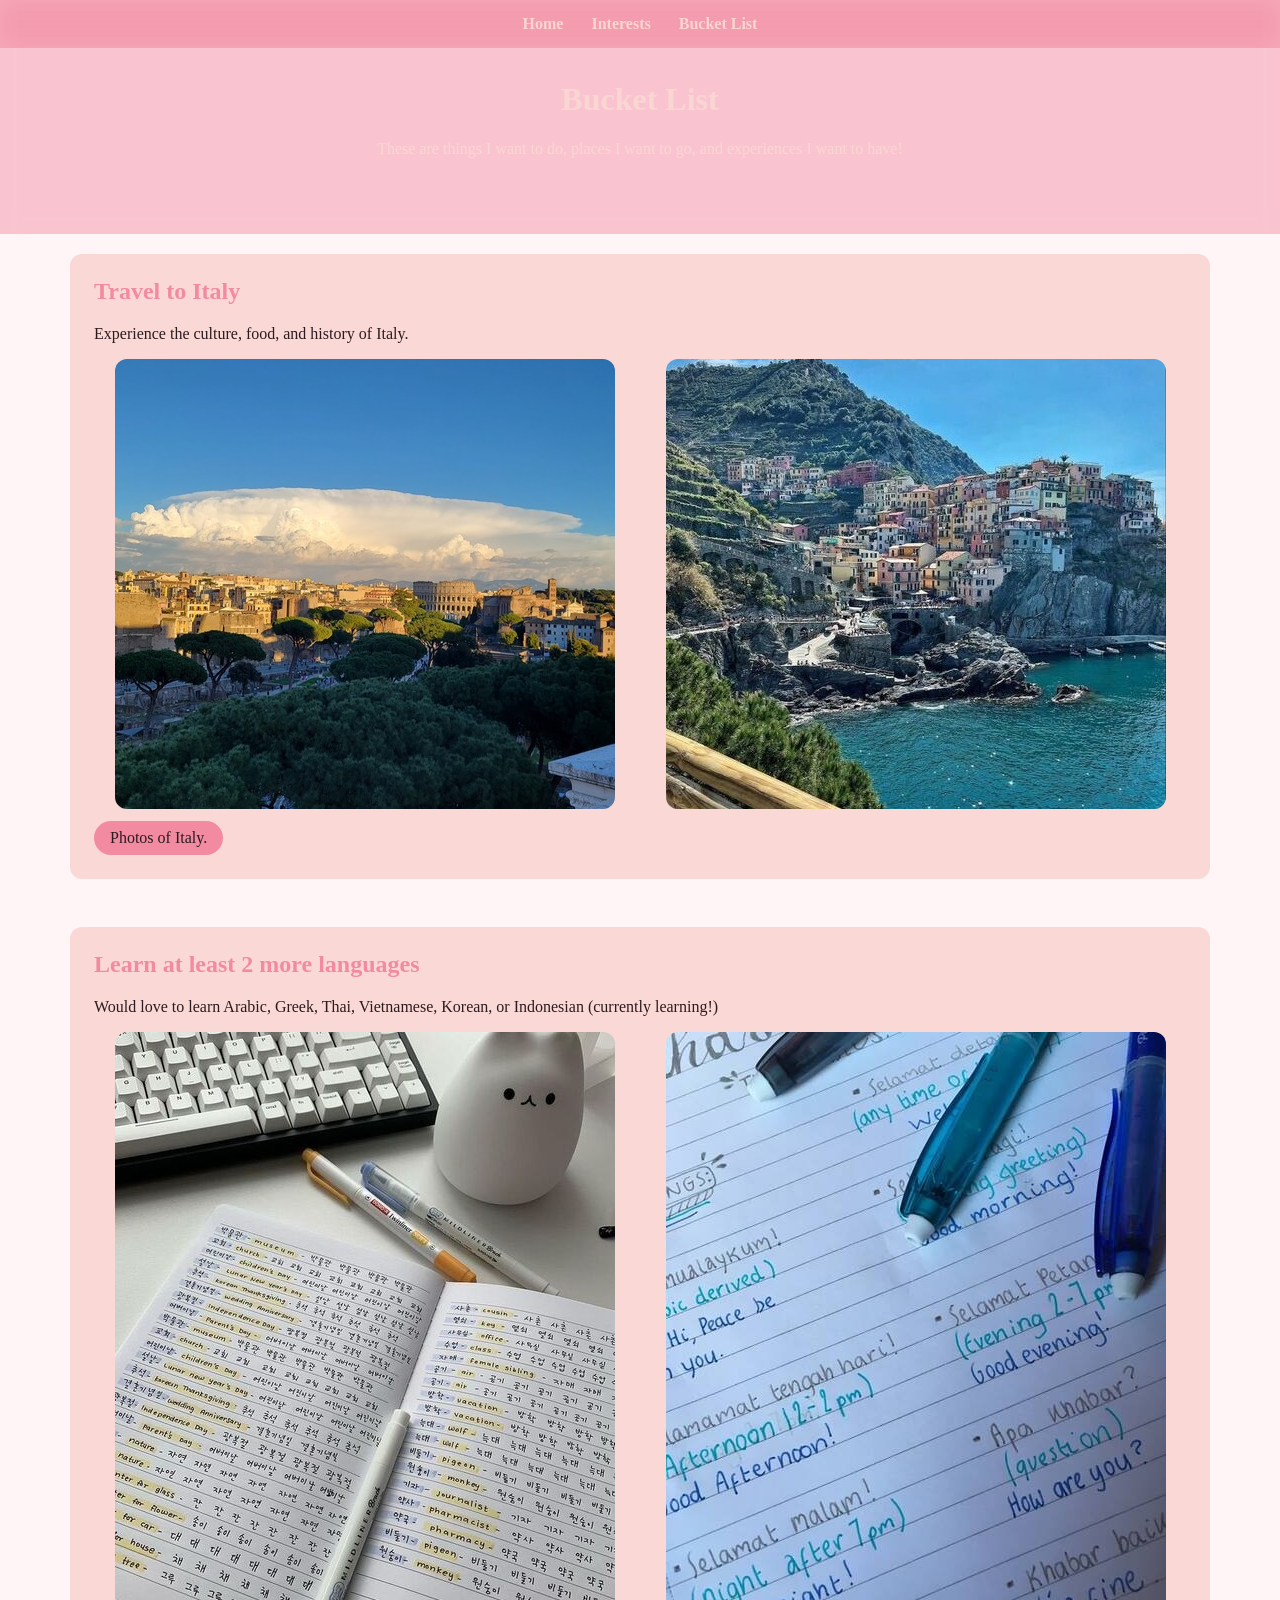
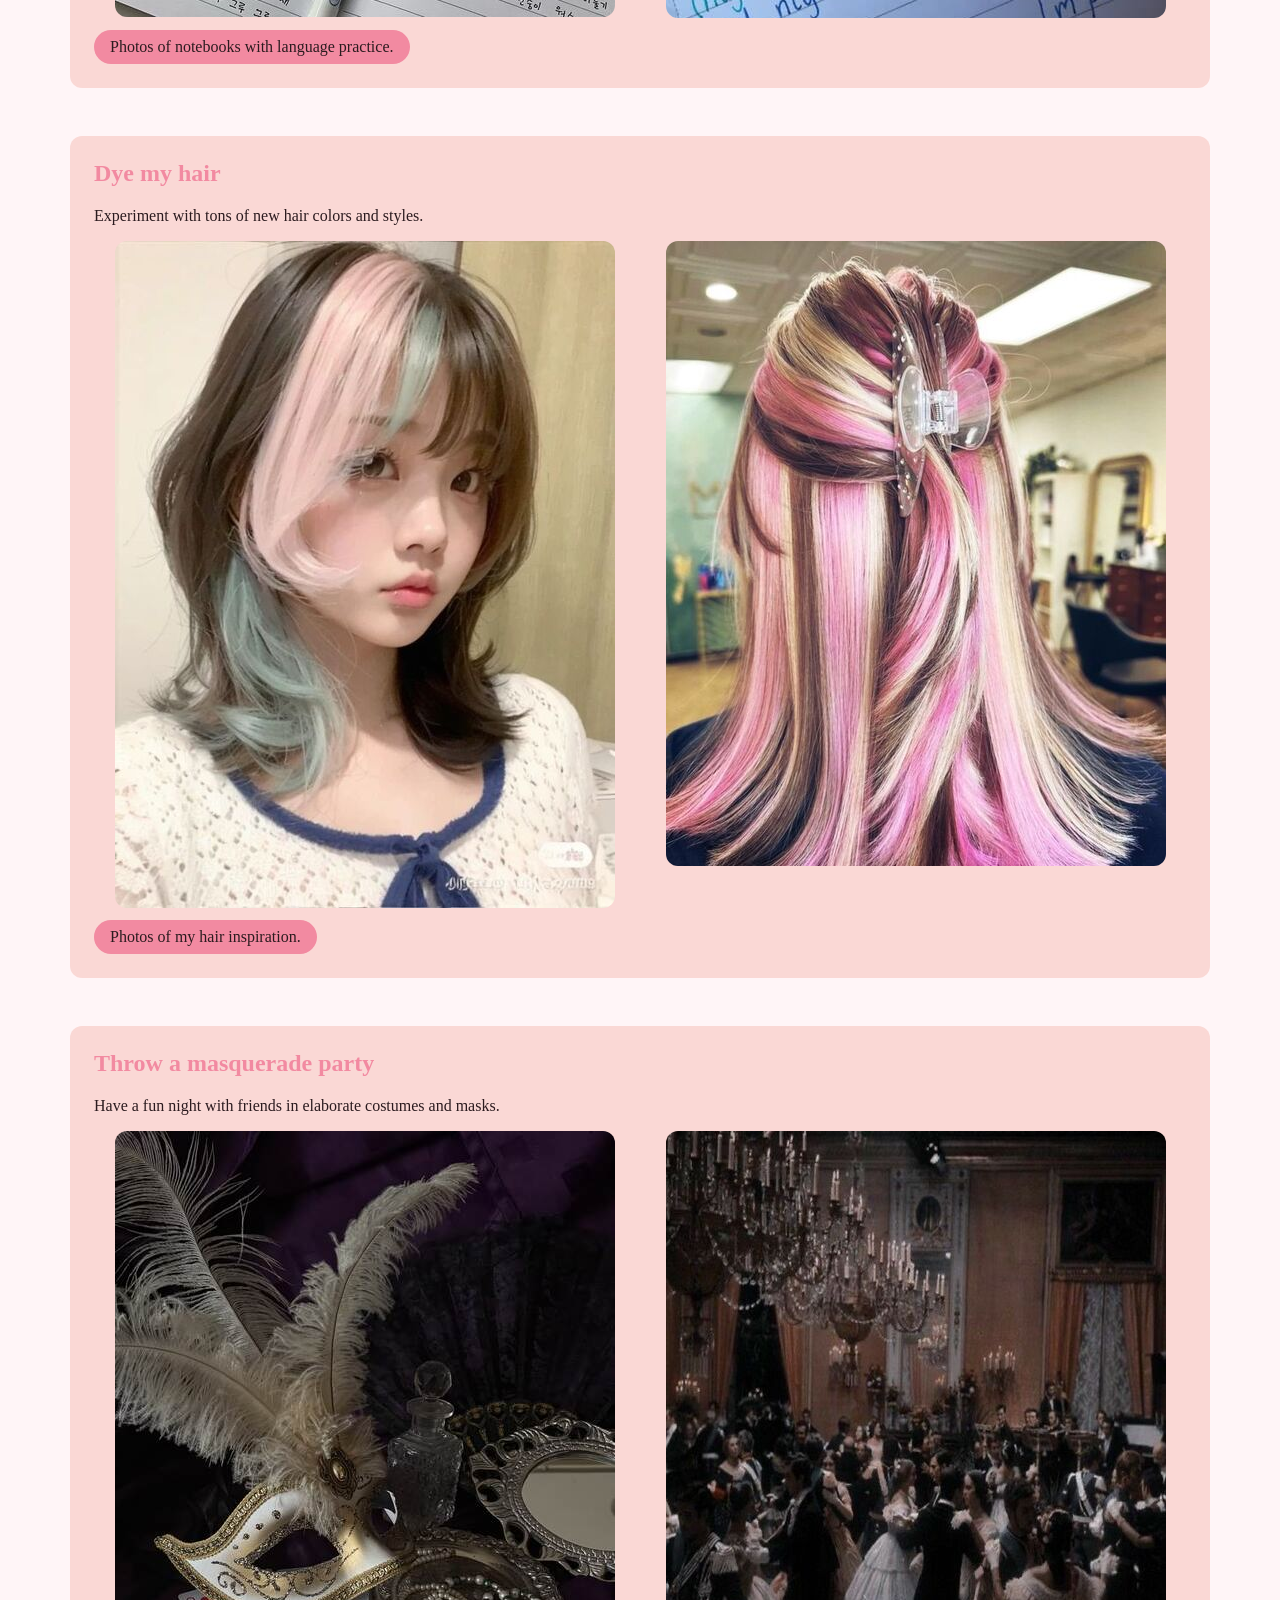
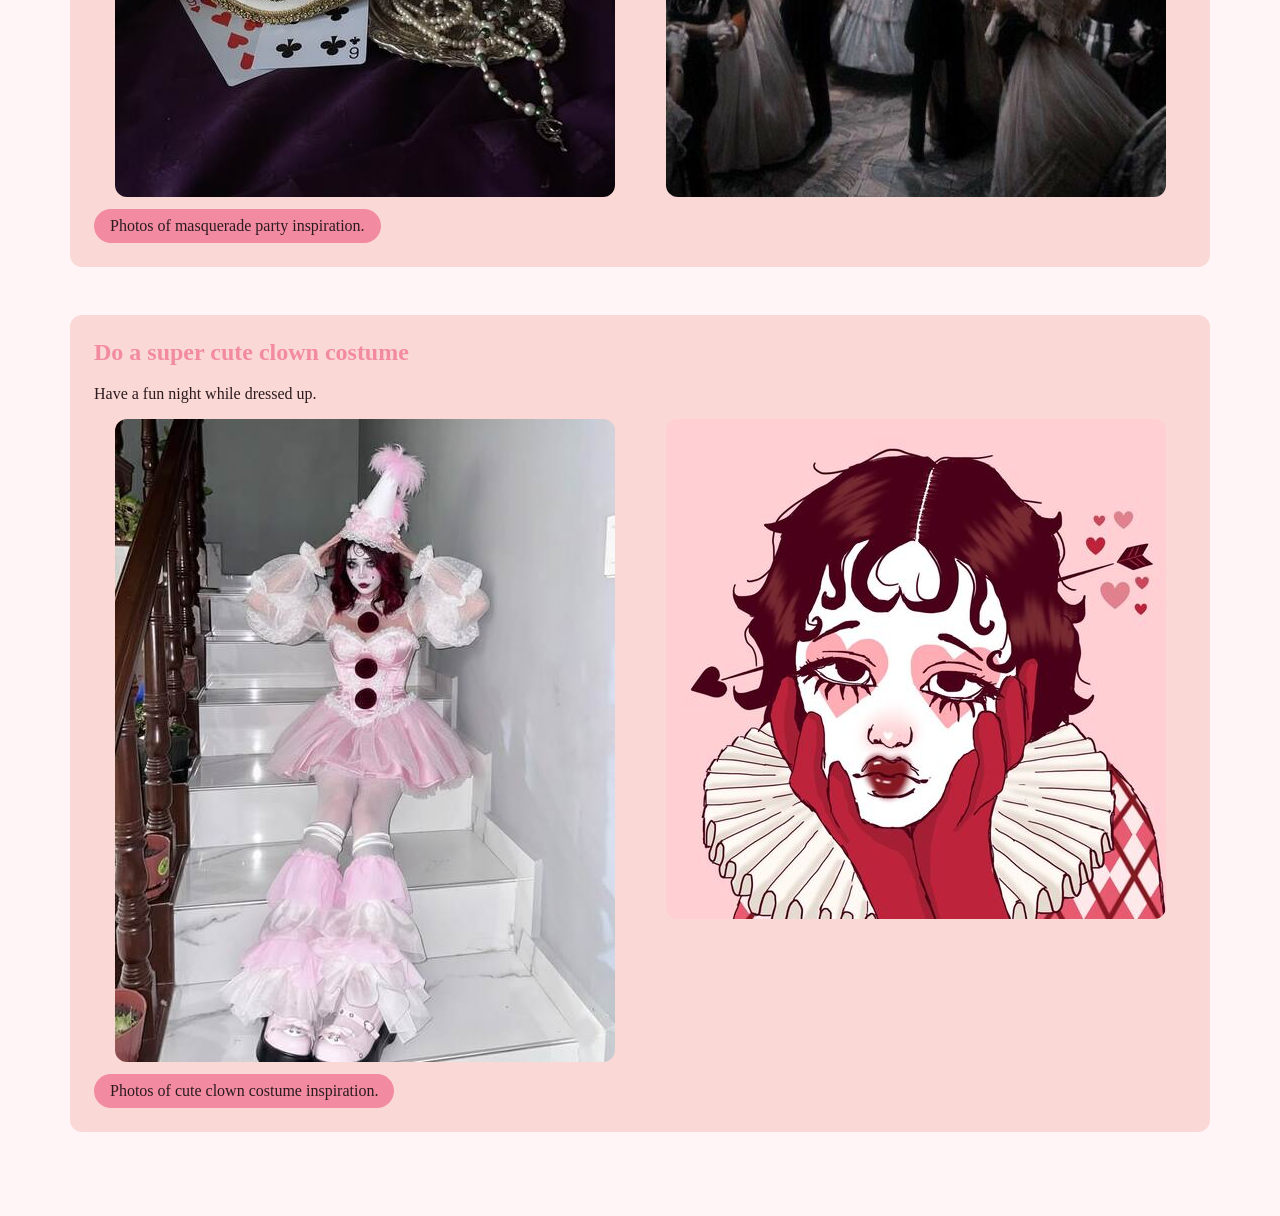
==== bucket-list.html @ 312163b7 "Update HTML and CSS files" ====
<!DOCTYPE html>
<html lang="en">
<head>
    <meta charset="UTF-8">
    <meta name="viewport" content="width=device-width, initial-scale=1">
<link rel ="stylesheet" href="styles.css" type="text/css">
</head>
<body>
    <header>
         <nav>
            <a href="personal web.html">Home</a>
            <a href="interestpage.html">Interests</a> 
            <a href="Bucket List.html">Bucket List</a>       
        </nav>
        <h1>Bucket List</h1>
        <p>These are things I want to do, places I want to go, and experiences I want to have!</p>
    </header>
<main class="bucket-grid">
    <section class="bucket-item">
        <h2>Travel to Italy</h2>
        <p>Experience the culture, food, and history of Italy.</p>
        <div class="collage">
            <img src="italy1.jpg" alt="Italy" style="display: block; margin: 0 auto; width: auto; height: auto;">
            <img src="italy3.jpg" alt="Italy" style="display: block; margin: 0 auto; width: auto; height: auto;">
        </div>
        <span class="tag">Photos of Italy.</span>
    </section>

    <section class="bucket-item">
        <h2>Learn at least 2 more languages</h2>
        <p>Would love to learn Arabic, Greek, Thai, Vietnamese, Korean, or Indonesian (currently learning!) </p>
        <div class="collage">
            <img src="language1.jpg" alt="Japan" style="display: block; margin: 0 auto; width: auto; height: auto;">
            <img src="language2.jpg" alt="Japan" style="display: block; margin: 0 auto; width: auto; height: auto;">
        </div>
        <span class="tag">Photos of notebooks with language practice.</span>
    </section>

    <section class="bucket-item">
        <h2>Dye my hair</h2>
        <p>Experiment with tons of new hair colors and styles.</p>
        <div class="collage">
            <img src="hair1.jpg" alt="Japan" style="display: block; margin: 0 auto; width: auto; height: auto;">
            <img src="hair2.jpg" alt="Japan" style="display: block; margin: 0 auto; width: auto; height: auto;">
        </div>
        <span class="tag">Photos of my hair inspiration.</span>
    </section>

    <section class="bucket-item">
        <h2>Throw a masquerade party</h2>
        <p>Have a fun night with friends in elaborate costumes and masks.</p>
        <div class="collage">
            <img src="party1.jpg" alt="Japan" style="display: block; margin: 0 auto; width: auto; height: auto;">
            <img src="party2.jpg" alt="Japan" style="display: block; margin: 0 auto; width: auto; height: auto;">
        </div>
        <span class="tag">Photos of masquerade party inspiration.</span>
    </section>

    <section class="bucket-item">
        <h2>Do a super cute clown costume</h2>
        <p>Have a fun night while dressed up.</p>
        <div class="collage">
            <img src="clown1.jpg" alt="Clown" style="display: block; margin: 0 auto; width: auto; height: auto;">
            <img src="clown2.jpg" alt="Clown" style="display: block; margin: 0 auto; width: auto; height: auto;">
        </div>
        <span class="tag">Photos of cute clown costume inspiration.</span>
    </section>

</main>
---- styles.css ----
* {
    box-sizing: border-box;
}
body {
    margin: 0;
    font-family: "Georgia", "Times New Roman", Times, serif;
    line-height: normal;
    color: #2b1b1f;

background-color: #FFF5F7;
background-image: url("pinkbg.jpg");
background-repeat: no-repeat;
background-position: center;
background-size: cover;
background-attachment: fixed;
}
nav {
    position: fixed;
    top: 0;
    left: 0;
    width: 100%;
    margin-top: 0;
    background: rgba(242, 138, 161, 0.45);
    padding: 15px 0px;
    text-align: center;
    z-index: 1000;
    backdrop-filter: blur(10px);
}

nav a {
    margin: 0 12px;
    text-decoration: none;
    color: #FAD6D3;
    font-weight: bolder;
}

nav a:hover {
    text-decoration: underline;
}
header{
    background: rgba(242,138,161,0.45);
    color: #FAD6D3;
    padding: 60px 20px;
    text-align: center;
    backdrop-filter: blur(10px);
}

main{
    max-width: 960px;
    margin: 0 auto;
    padding: 40px 20px;
}
section{
    background: rgba(250, 214, 211, 0.92);
    border-radius: 12px;
    padding: 24px;
    margin-bottom: 24px;
}
section h2 {
    margin-top: 0;
    color:#F28AA1;
}
footer{
    padding: 22px 16px;
    text-align: center;
    background: #F6DFB3;
    font-size: 0.9rem;
    backdrop-filter: blur(5px);
}

.kdrama-interest-header {
    background: rgba(242, 138, 161, 0.45);
    color: #FAD6D3;
    padding: 40px 20px;
    text-align: center;
    backdrop-filter: blur(10px);
    margin-top: 40px;
    max-width: fit-content;
    margin-left: auto;
    margin-right: auto;
}

.dramagrid {
    display: grid;
    grid-template-columns: repeat(4, 1fr);
    gap: 24px;
    max-width: 1200px;
    margin:50px auto;
    padding: auto;
}

.drama-card {
    box-shadow: 0 8px 20px rgba(0, 0, 0, 0.35);
    padding: 24px;
    margin: 60px auto;
    width:auto;
    text-align: center;
}

.drama-card img {
    width: 300px;
    height: auto;
    margin: 20px 0;
    border-radius: 12px;
}

.drama-card h2 {
    color: #F28AA1;
    margin-bottom: 12px;
}

.drama-card p {
    color: #2b1b1f;
    line-height: 1.5;
    font-size: 18px;
}

.music-artist-header {
    background: rgba(242, 138, 161, 0.45);
    color: #FAD6D3;
    padding: 40px 20px;
    text-align: center;
    backdrop-filter: blur(10px);
    margin-top: 40px;
    max-width: fit-content;
    margin-left: auto;
    margin-right: auto;
}

.music-genre-header {
    background: #FAD6D3;
    color: #FAD6D3;
    padding: 40px 40px;
    text-align: center;
    font-size: large;
    font-style: italic;
    backdrop-filter: blur(10px);
    margin-top: 40px;
    max-width: fit-content;
    margin-left: auto;
    margin-right: auto;
}

.music-card {
    box-shadow: 0 8px 20px rgba(0, 0, 0, 0.35);
    padding: 24px;
    margin: 60px auto;
    width:auto;
    text-align: center;
}


.music-card img {
    width: 300px;
    height: auto;
    margin: 20px 0;
    border-radius: 12px;
}

.music-card h2 {
    color: #F28AA1;
    margin-bottom: 12px;
}

.music-card p {
    color: #2b1b1f;
    line-height: 1.5;
    font-size: 18px;
}

.Hobby-header {
   background: rgba(242, 138, 161, 0.45);
    color: #FAD6D3;
    padding: 40px 20px;
    text-align: center;
    backdrop-filter: blur(10px);
    margin-top: 40px;
    max-width: fit-content;
    margin-left: auto;
    margin-right: auto;
}

.hobby-card {
    box-shadow: 0 8px 20px rgba(0, 0, 0, 0.35);
    padding: 24px;
    margin: 60px auto;
    width:auto;
    text-align: center;
}


.bucket-grid {
    display: grid;
    grid-template-columns: repeat(autofit, minmax(300px, 1fr));
    gap: 24px;
    max-width: 1200px;
    margin:0 auto;
    padding: 20px 30px 60px;
}

.bucket-card {
    background: rgba(250, 214, 211, 0.92);
    box-shadow: 0 8px 20px rgba(0, 0, 0, 0.35);
    padding: 24px;
    border-radius: 20px;
}

.bucket-card h2 {
    margin-top: 0;
    margin-bottom: 10px;
    font-size: 24px;
    text-align: center;
    color: #F28AA1;
}

.bucket-card p {
    margin-bottom: 20px;
    text-align: center;
    color: #2b1b1f;
    line-height: 1.5;
    font-size: 18px;
}   

.collage {
    display: grid;
    grid-template-columns: repeat(auto-fit, minmax(200px,1fr));
    gap: 10px;
}

.collage img {
    width: 100%;
    height: 180px;
    object-fit: cover;
    border-radius: 12px;
    display: block;
}

.tag {
    display: inline-block;
    padding: 8px 16px;
    background-color: #F28AA1;
    border-radius: 999px;
    margin-top: 12px;
}
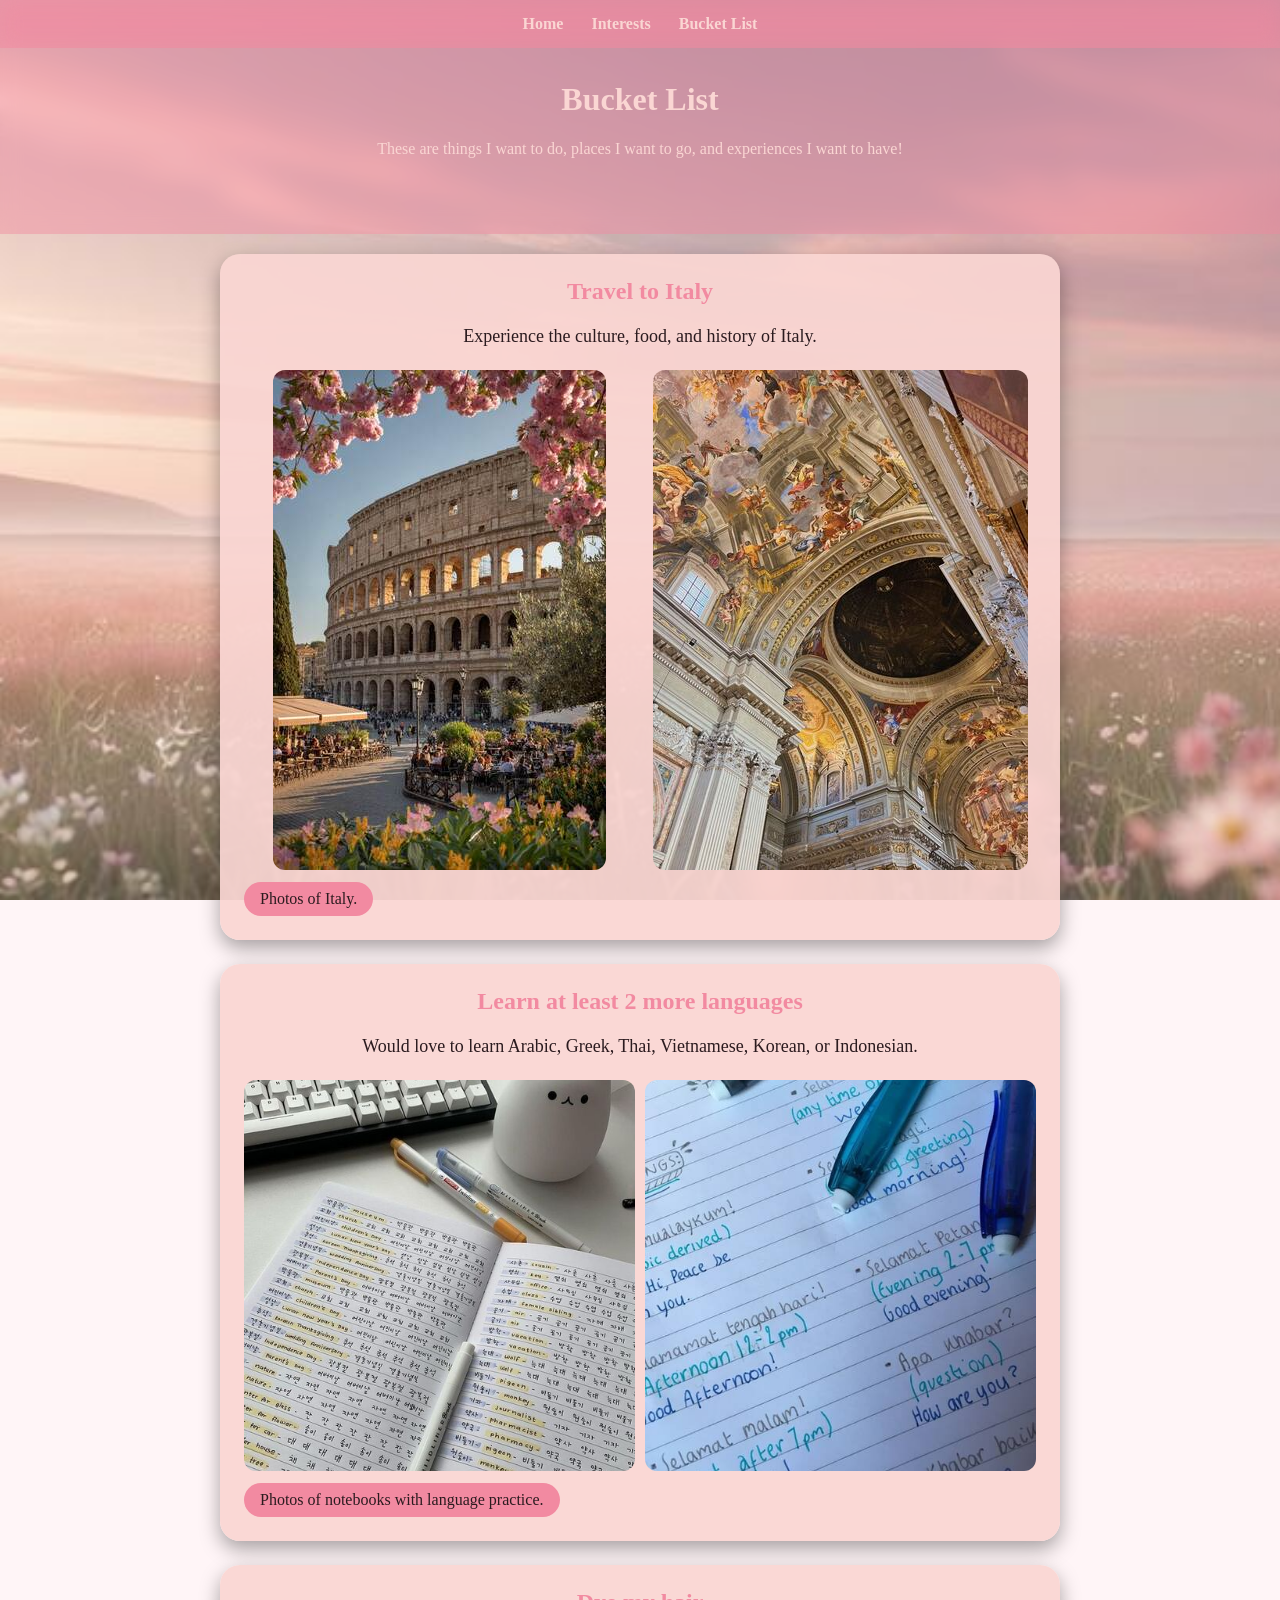
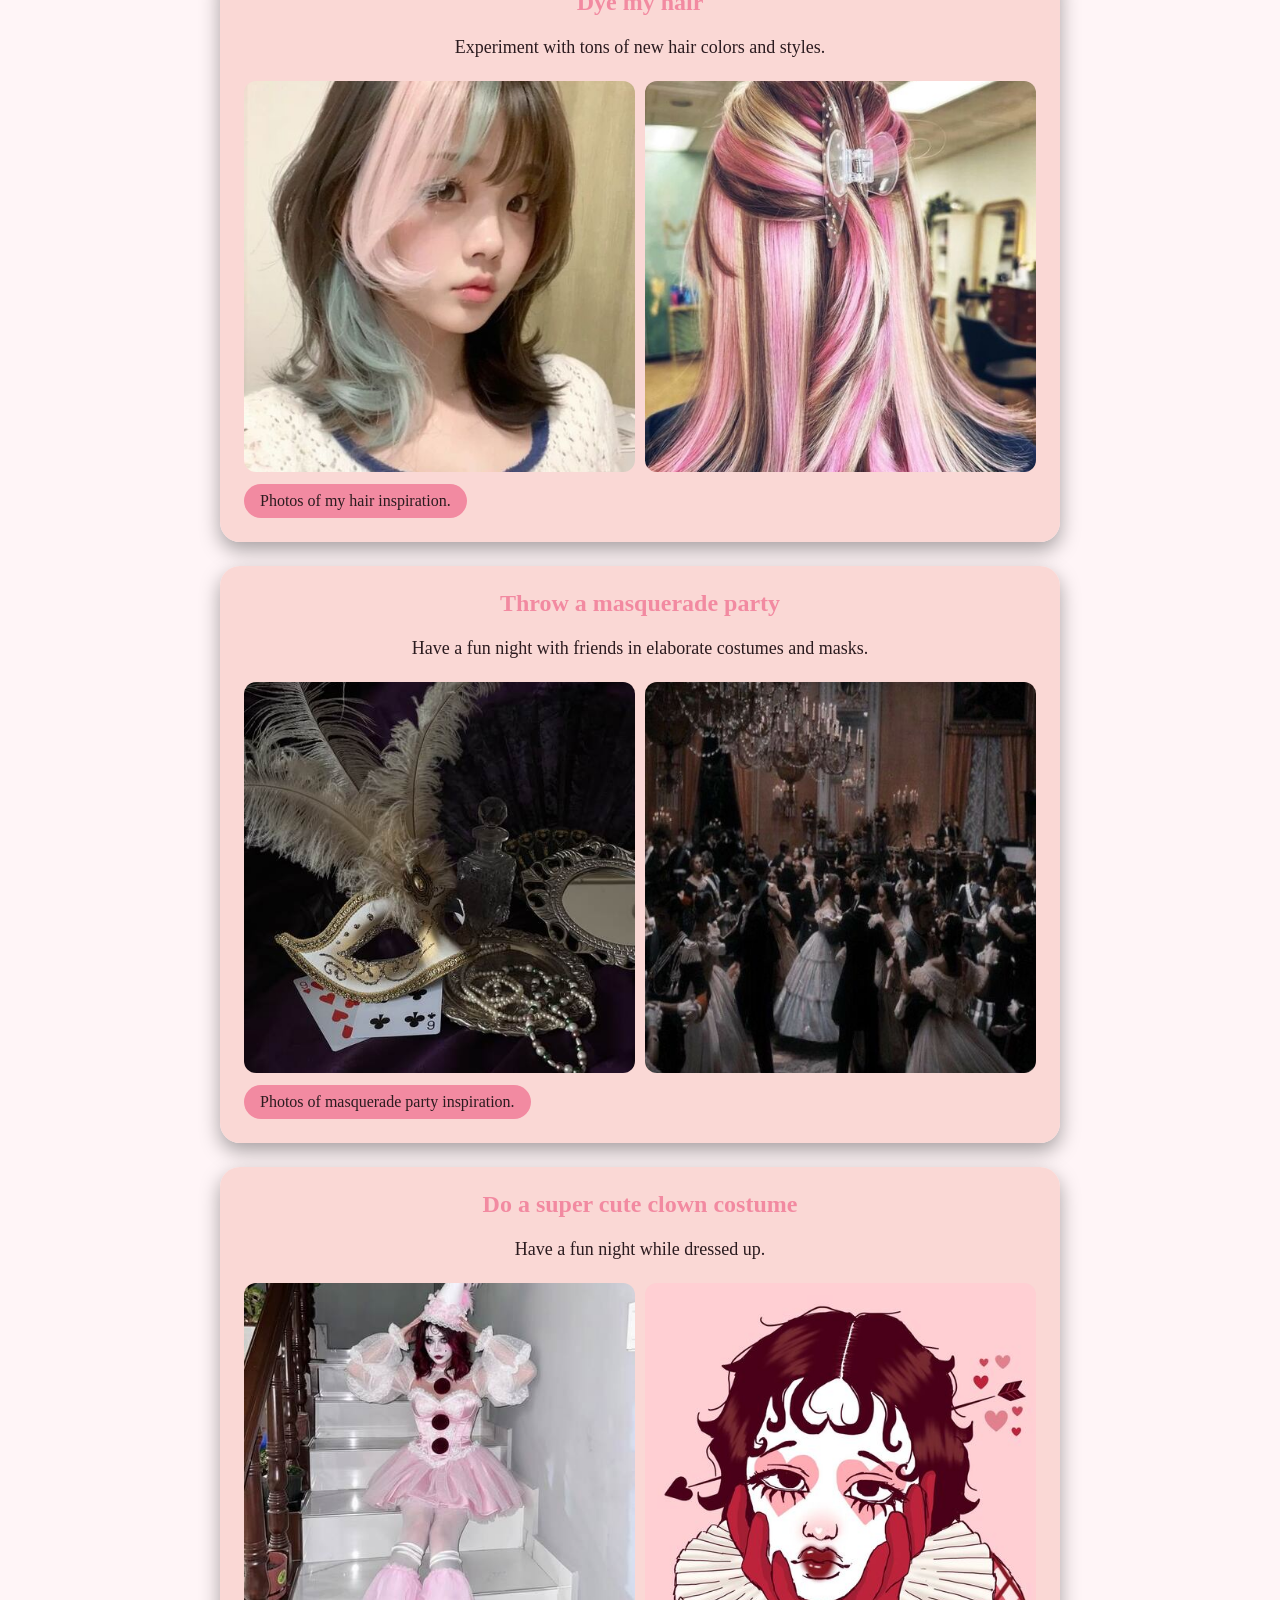
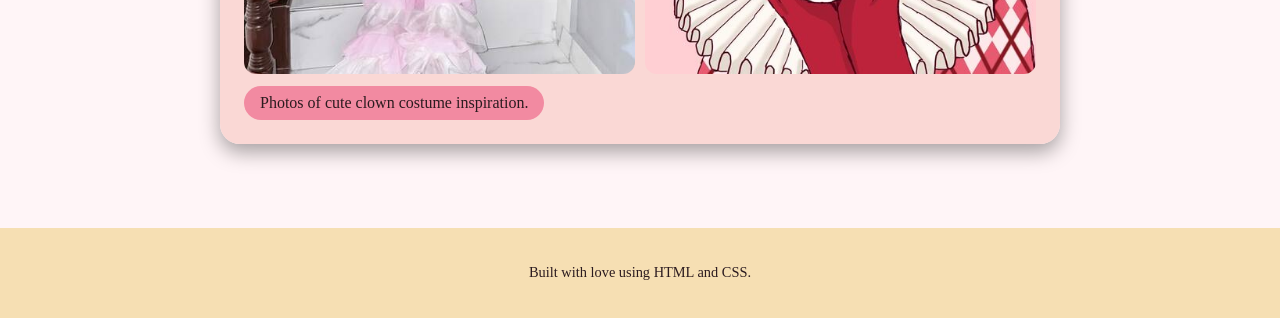
==== commit 8260dde6: "Update bucket list layout and image styling" ====
--- a/bucket-list.html
+++ b/bucket-list.html
@@ -3,20 +3,20 @@
 <head>
     <meta charset="UTF-8">
     <meta name="viewport" content="width=device-width, initial-scale=1">
-<link rel ="stylesheet" href="styles.css" type="text/css">
+<link rel="stylesheet" href="css/styles.css">
 </head>
 <body>
     <header>
          <nav>
-            <a href="personal web.html">Home</a>
-            <a href="interestpage.html">Interests</a> 
-            <a href="Bucket List.html">Bucket List</a>       
+            <a href="index.html">Home</a> 
+            <a href="interestpage.html">Interests</a>
+            <a href="bucket-list.html">Bucket List</a>       
         </nav>
         <h1>Bucket List</h1>
         <p>These are things I want to do, places I want to go, and experiences I want to have!</p>
     </header>
 <main class="bucket-grid">
-    <section class="bucket-item">
+    <section class="bucket-card">
         <h2>Travel to Italy</h2>
         <p>Experience the culture, food, and history of Italy.</p>
         <div class="collage">
@@ -26,44 +26,49 @@
         <span class="tag">Photos of Italy.</span>
     </section>
 
-    <section class="bucket-item">
-        <h2>Learn at least 2 more languages</h2>
-        <p>Would love to learn Arabic, Greek, Thai, Vietnamese, Korean, or Indonesian (currently learning!) </p>
-        <div class="collage">
-            <img src="language1.jpg" alt="Japan" style="display: block; margin: 0 auto; width: auto; height: auto;">
-            <img src="language2.jpg" alt="Japan" style="display: block; margin: 0 auto; width: auto; height: auto;">
-        </div>
-        <span class="tag">Photos of notebooks with language practice.</span>
-    </section>
+     <section class="bucket-card">
+            <h2>Learn at least 2 more languages</h2>
+            <p>Would love to learn Arabic, Greek, Thai, Vietnamese, Korean, or Indonesian.</p>
+            <div class="collage">
+                <img src="language1.jpg" alt="Language notebook 1">
+                <img src="language2.jpg" alt="Language notebook 2">
+            </div>
+            <span class="tag">Photos of notebooks with language practice.</span>
+        </section>
 
-    <section class="bucket-item">
-        <h2>Dye my hair</h2>
-        <p>Experiment with tons of new hair colors and styles.</p>
-        <div class="collage">
-            <img src="hair1.jpg" alt="Japan" style="display: block; margin: 0 auto; width: auto; height: auto;">
-            <img src="hair2.jpg" alt="Japan" style="display: block; margin: 0 auto; width: auto; height: auto;">
-        </div>
-        <span class="tag">Photos of my hair inspiration.</span>
-    </section>
+        <section class="bucket-card">
+            <h2>Dye my hair</h2>
+            <p>Experiment with tons of new hair colors and styles.</p>
+            <div class="collage">
+                <img src="hair1.jpg" alt="Hair inspiration 1">
+                <img src="hair2.jpg" alt="Hair inspiration 2">
+            </div>
+            <span class="tag">Photos of my hair inspiration.</span>
+        </section>
 
-    <section class="bucket-item">
-        <h2>Throw a masquerade party</h2>
-        <p>Have a fun night with friends in elaborate costumes and masks.</p>
-        <div class="collage">
-            <img src="party1.jpg" alt="Japan" style="display: block; margin: 0 auto; width: auto; height: auto;">
-            <img src="party2.jpg" alt="Japan" style="display: block; margin: 0 auto; width: auto; height: auto;">
-        </div>
-        <span class="tag">Photos of masquerade party inspiration.</span>
-    </section>
+        <section class="bucket-card">
+            <h2>Throw a masquerade party</h2>
+            <p>Have a fun night with friends in elaborate costumes and masks.</p>
+            <div class="collage">
+                <img src="party1.jpg" alt="Masquerade inspiration 1">
+                <img src="party2.jpg" alt="Masquerade inspiration 2">
+            </div>
+            <span class="tag">Photos of masquerade party inspiration.</span>
+        </section>
 
-    <section class="bucket-item">
-        <h2>Do a super cute clown costume</h2>
-        <p>Have a fun night while dressed up.</p>
-        <div class="collage">
-            <img src="clown1.jpg" alt="Clown" style="display: block; margin: 0 auto; width: auto; height: auto;">
-            <img src="clown2.jpg" alt="Clown" style="display: block; margin: 0 auto; width: auto; height: auto;">
-        </div>
-        <span class="tag">Photos of cute clown costume inspiration.</span>
-    </section>
+        <section class="bucket-card">
+            <h2>Do a super cute clown costume</h2>
+            <p>Have a fun night while dressed up.</p>
+            <div class="collage">
+                <img src="clown1.jpg" alt="Clown costume 1">
+                <img src="clown2.jpg" alt="Clown costume 2">
+            </div>
+            <span class="tag">Photos of cute clown costume inspiration.</span>
+        </section>
+    </main>
 
-</main>+    <footer>
+        <p>Built with love using HTML and CSS.</p>
+    </footer>
+</body>
+</html>
--- a/css/styles.css
+++ b/css/styles.css
@@ -0,0 +1,242 @@
+* {
+    box-sizing: border-box;
+}
+body {
+    margin: 0;
+    font-family: "Georgia", "Times New Roman", Times, serif;
+    line-height: normal;
+    color: #2b1b1f;
+
+background-color: #FFF5F7;
+background-image: url("pinkbg.jpg");
+background-repeat: no-repeat;
+background-position: center;
+background-size: cover;
+background-attachment: fixed;
+}
+nav {
+    position: fixed;
+    top: 0;
+    left: 0;
+    width: 100%;
+    margin-top: 0;
+    background: rgba(242, 138, 161, 0.45);
+    padding: 15px 0px;
+    text-align: center;
+    z-index: 1000;
+    backdrop-filter: blur(10px);
+}
+
+nav a {
+    margin: 0 12px;
+    text-decoration: none;
+    color: #FAD6D3;
+    font-weight: bolder;
+}
+
+nav a:hover {
+    text-decoration: underline;
+}
+header{
+    background: rgba(242,138,161,0.45);
+    color: #FAD6D3;
+    padding: 60px 20px;
+    text-align: center;
+    backdrop-filter: blur(10px);
+}
+
+main{
+    max-width: 960px;
+    margin: 0 auto;
+    padding: 40px 20px;
+}
+section{
+    background: rgba(250, 214, 211, 0.92);
+    border-radius: 12px;
+    padding: 24px;
+    margin-bottom: 24px;
+}
+section h2 {
+    margin-top: 0;
+    color:#F28AA1;
+}
+footer{
+    padding: 22px 16px;
+    text-align: center;
+    background: #F6DFB3;
+    font-size: 0.9rem;
+    backdrop-filter: blur(5px);
+}
+
+.kdrama-interest-header {
+    background: rgba(242, 138, 161, 0.45);
+    color: #FAD6D3;
+    padding: 40px 20px;
+    text-align: center;
+    backdrop-filter: blur(10px);
+    margin-top: 40px;
+    max-width: fit-content;
+    margin-left: auto;
+    margin-right: auto;
+}
+
+.drama-grid {
+     display: flex;
+    flex-direction: column;
+    gap: 24px;
+    max-width: 900px;
+    margin: 50px auto;
+    padding: 20px;
+}
+
+.drama-card {
+    box-shadow: 0 8px 20px rgba(0, 0, 0, 0.35);
+    padding: 24px;
+    margin: 60px auto;
+    width:auto;
+    text-align: center;
+}
+
+.drama-card img {
+    width: 300px;
+    height: auto;
+    margin: 20px 0;
+    border-radius: 12px;
+}
+
+.drama-card h2 {
+    color: #F28AA1;
+    margin-bottom: 12px;
+}
+
+.drama-card p {
+    color: #2b1b1f;
+    line-height: 1.5;
+    font-size: 18px;
+}
+
+.music-artist-header {
+    background: rgba(242, 138, 161, 0.45);
+    color: #FAD6D3;
+    padding: 40px 20px;
+    text-align: center;
+    backdrop-filter: blur(10px);
+    margin-top: 40px;
+    max-width: fit-content;
+    margin-left: auto;
+    margin-right: auto;
+}
+
+.music-genre-header {
+    background: #FAD6D3;
+    color: #2b1b1f;
+    padding: 40px 40px;
+    text-align: center;
+    font-size: large;
+    font-style: italic;
+    backdrop-filter: blur(10px);
+    margin-top: 40px;
+    max-width: fit-content;
+    margin-left: auto;
+    margin-right: auto;
+}
+
+.music-card {
+    box-shadow: 0 8px 20px rgba(0, 0, 0, 0.35);
+    padding: 24px;
+    margin: 60px auto;
+    width:auto;
+    text-align: center;
+}
+
+
+.music-card img {
+    width: 300px;
+    height: auto;
+    margin: 20px 0;
+    border-radius: 12px;
+}
+
+.music-card h2 {
+    color: #F28AA1;
+    margin-bottom: 12px;
+}
+
+.music-card p {
+    color: #2b1b1f;
+    line-height: 1.5;
+    font-size: 18px;
+}
+
+.Hobby-header {
+   background: rgba(242, 138, 161, 0.45);
+    color: #FAD6D3;
+    padding: 40px 20px;
+    text-align: center;
+    backdrop-filter: blur(10px);
+    margin-top: 40px;
+    max-width: fit-content;
+    margin-left: auto;
+    margin-right: auto;
+}
+
+.hobby-card {
+    box-shadow: 0 8px 20px rgba(0, 0, 0, 0.35);
+    padding: 24px;
+    margin: 60px auto;
+    width:auto;
+    text-align: center;
+}
+
+
+.bucket-grid {
+    display: block;
+    max-width: 900px;
+    margin:0 auto;
+    padding: 20px 30px 60px;
+}
+
+.bucket-card {
+    background: rgba(250, 214, 211, 0.92);
+    box-shadow: 0 8px 20px rgba(0, 0, 0, 0.35);
+    padding: 24px;
+    border-radius: 20px;
+}
+
+.bucket-card h2 {
+    margin-top: 0;
+    margin-bottom: 10px;
+    font-size: 24px;
+    text-align: center;
+    color: #F28AA1;
+}
+
+.bucket-card p {
+    margin-bottom: 20px;
+    text-align: center;
+    color: #2b1b1f;
+    line-height: 1.5;
+    font-size: 18px;
+}   
+
+.collage {
+    display: grid;
+    grid-template-columns: repeat(auto-fit, minmax(200px,1fr));
+    gap: 10px;
+}
+
+.collage img {
+    width: 100%;
+    aspect-ratio: 1/1;
+    object-fit: cover;
+    border-radius: 12px;
+    display: block;
+}
+
+.tag {
+    display: inline-block;
+    padding: 8px 16px;
+    background-color: #F28AA1;
+    border-radius: 999px;
+    margin-top: 12px;
+}
